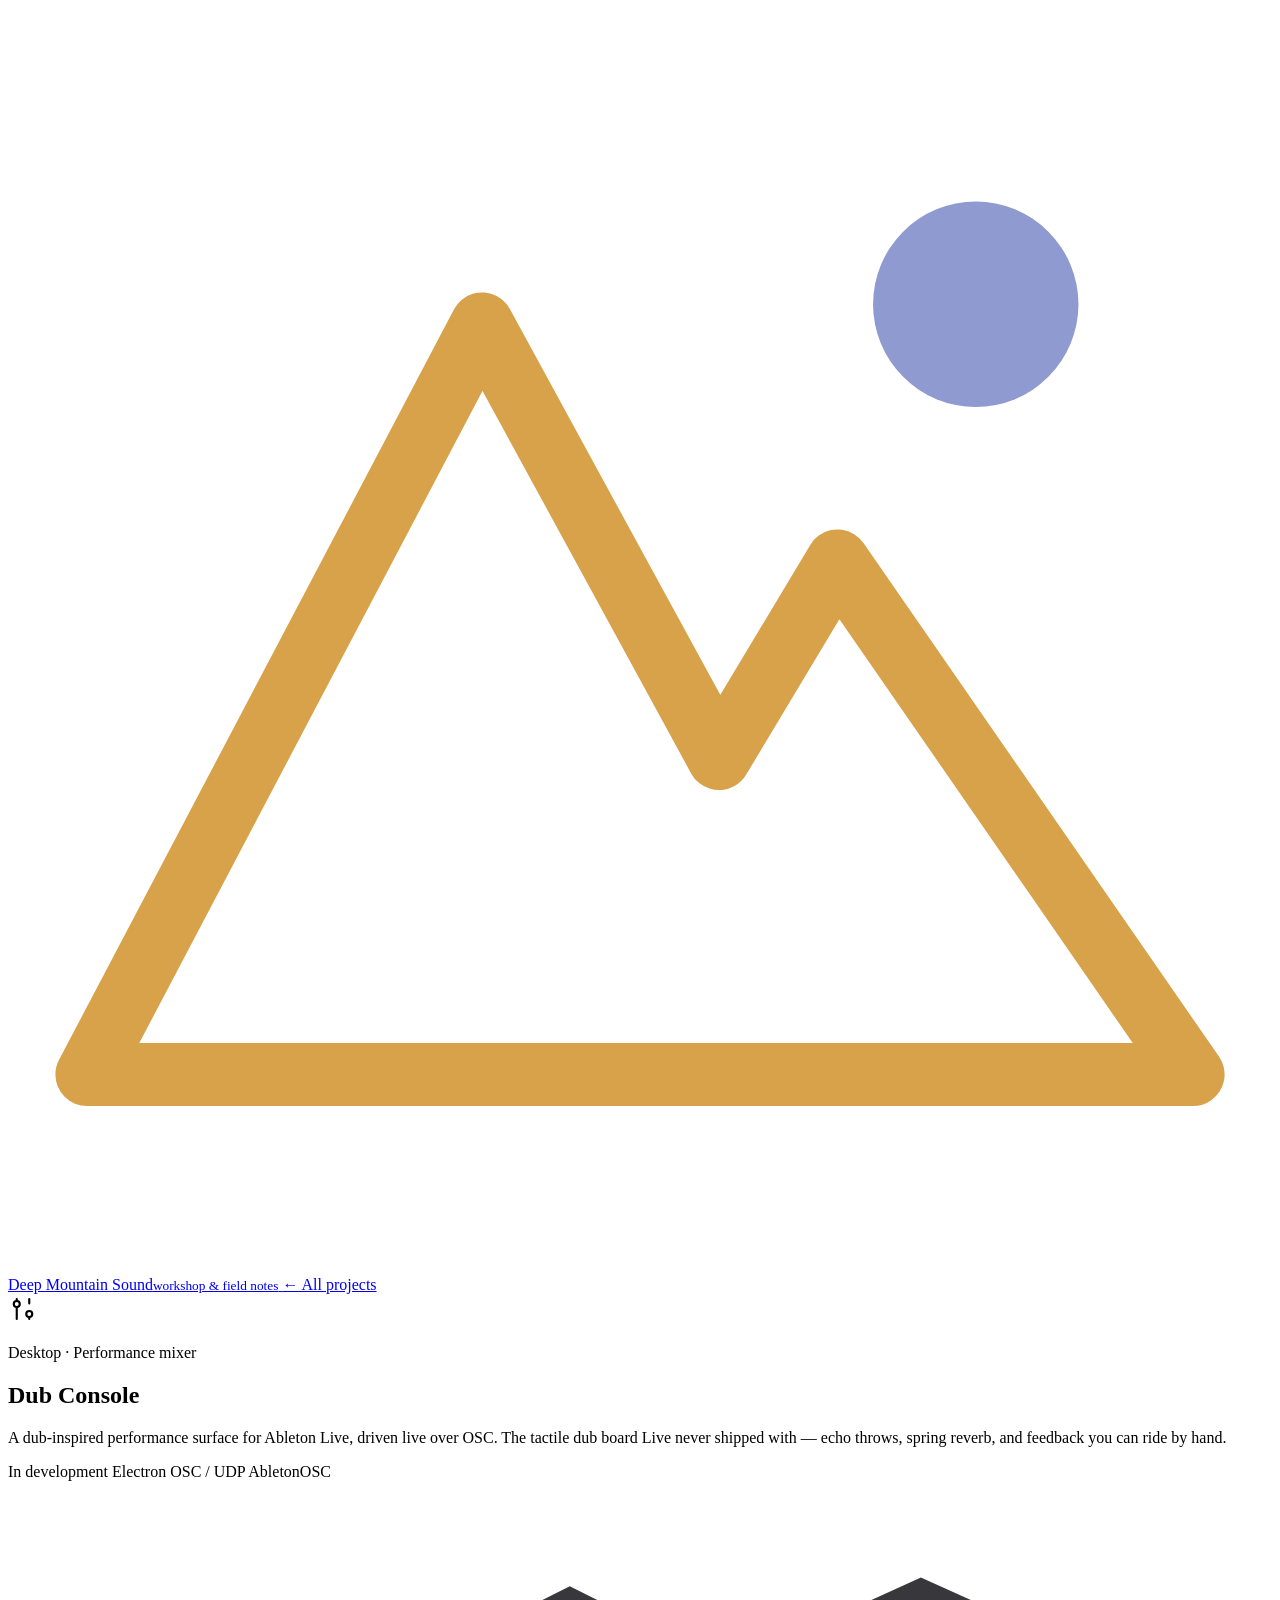
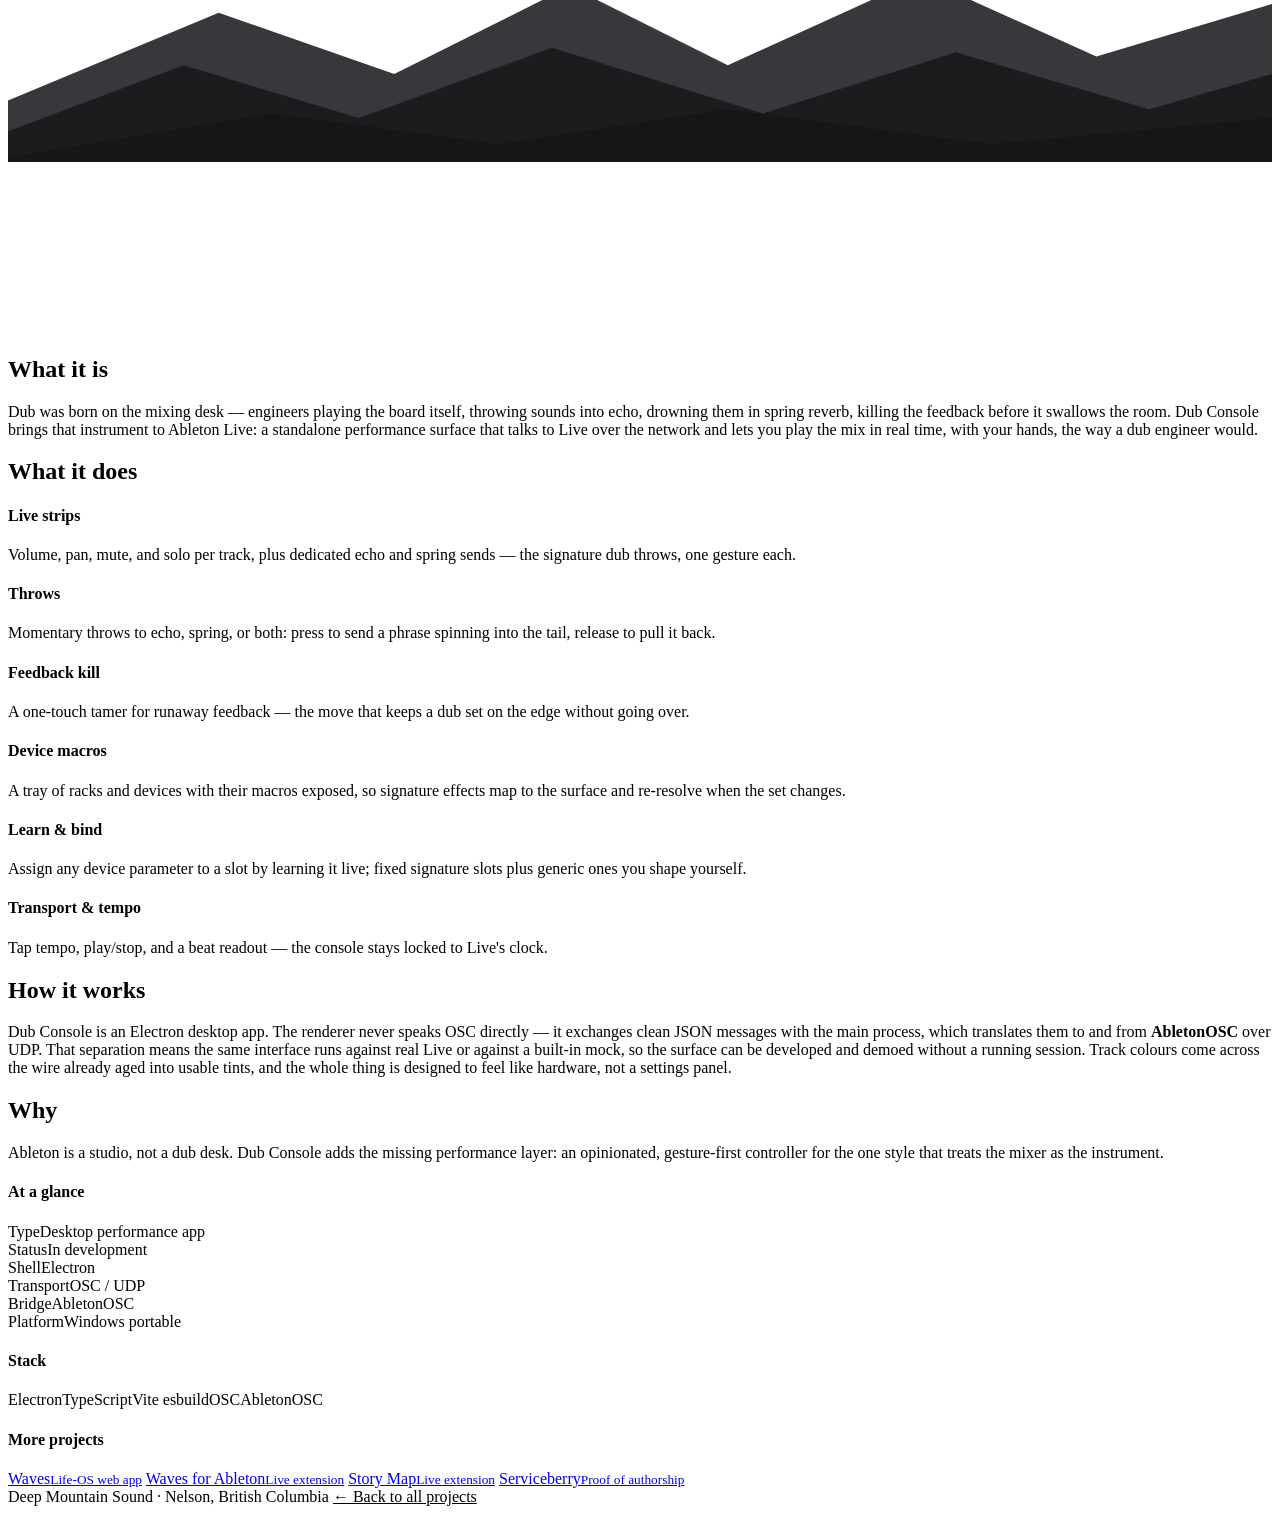
==== dub-console.html @ df6846f1 "Add files via upload" ====
<!doctype html>
<html lang="en">
<head>
<meta charset="utf-8" />
<meta name="viewport" content="width=device-width, initial-scale=1" />
<title>Dub Console — Deep Mountain Sound</title>
<meta name="description" content="A dub-inspired performance mixer for Ableton Live, driven live over OSC." />
<link rel="stylesheet" href="styles.css" />
<link rel="icon" href="data:image/svg+xml,%3Csvg xmlns='http://www.w3.org/2000/svg' viewBox='0 0 32 32'%3E%3Cpath d='M2 26L11 9l6 10 3-5 10 12z' fill='%23cf7a4d'/%3E%3C/svg%3E" />
</head>
<body>

<header class="topbar">
  <div class="wrap">
    <a class="brand" href="index.html">
      <svg class="mk" viewBox="0 0 32 32" aria-hidden="true">
        <path d="M2 27L12 8l6 11 3-5 9 13z" fill="none" stroke="#d8a24a" stroke-width="1.6" stroke-linejoin="round"/>
        <circle cx="24.5" cy="7.5" r="2.6" fill="#8f9bd0"/>
      </svg>
      <span>Deep Mountain Sound<small>workshop &amp; field notes</small></span>
    </a>
    <a class="back-link" href="index.html">← All projects</a>
  </div>
</header>

<section class="hero project-hero" style="--accent: var(--rust); padding-bottom:170px;">
  <div class="wrap">
    <div class="glyph-lg" aria-hidden="true">
      <svg width="30" height="30" viewBox="0 0 24 24" fill="none" stroke="currentColor" stroke-width="1.7" stroke-linecap="round">
        <circle cx="7" cy="8" r="2.4"/><circle cx="17" cy="16" r="2.4"/><path d="M7 10.4V20M7 4v1.6M17 4v3.6M17 18.4V20"/>
      </svg>
    </div>
    <p class="eyebrow">Desktop · Performance mixer</p>
    <h1>Dub Console</h1>
    <p class="lede">A dub-inspired performance surface for Ableton Live, driven live over OSC. The tactile dub board Live never shipped with — echo throws, spring reverb, and feedback you can ride by hand.</p>
    <div class="meta-row">
      <span class="pill"><span class="status-dot dot-build"></span>In development</span>
      <span class="pill">Electron</span>
      <span class="pill">OSC / UDP</span>
      <span class="pill">AbletonOSC</span>
    </div>
  </div>
  <svg class="ridge" viewBox="0 0 1440 320" preserveAspectRatio="none" aria-hidden="true">
    <path d="M0 250 L240 150 L440 220 L640 120 L820 210 L1040 110 L1240 200 L1440 140 L1440 320 L0 320 Z" fill="#232327" opacity="0.9"/>
    <path d="M0 285 L200 210 L400 270 L620 190 L860 265 L1080 195 L1300 260 L1440 220 L1440 320 L0 320 Z" fill="#1c1c1f"/>
    <path d="M0 315 L300 265 L560 300 L820 260 L1120 300 L1440 270 L1440 320 L0 320 Z" fill="#161618"/>
  </svg>
</section>

<div class="content" style="--accent: var(--rust);">
  <div class="wrap">
    <article class="prose">
      <h2>What it is</h2>
      <p>Dub was born on the mixing desk — engineers playing the board itself, throwing sounds into echo, drowning them in spring reverb, killing the feedback before it swallows the room. Dub Console brings that instrument to Ableton Live: a standalone performance surface that talks to Live over the network and lets you play the mix in real time, with your hands, the way a dub engineer would.</p>

      <h2>What it does</h2>
      <div class="feature-grid">
        <div class="feature"><h4>Live strips</h4><p>Volume, pan, mute, and solo per track, plus dedicated echo and spring sends — the signature dub throws, one gesture each.</p></div>
        <div class="feature"><h4>Throws</h4><p>Momentary throws to echo, spring, or both: press to send a phrase spinning into the tail, release to pull it back.</p></div>
        <div class="feature"><h4>Feedback kill</h4><p>A one-touch tamer for runaway feedback — the move that keeps a dub set on the edge without going over.</p></div>
        <div class="feature"><h4>Device macros</h4><p>A tray of racks and devices with their macros exposed, so signature effects map to the surface and re-resolve when the set changes.</p></div>
        <div class="feature"><h4>Learn &amp; bind</h4><p>Assign any device parameter to a slot by learning it live; fixed signature slots plus generic ones you shape yourself.</p></div>
        <div class="feature"><h4>Transport &amp; tempo</h4><p>Tap tempo, play/stop, and a beat readout — the console stays locked to Live's clock.</p></div>
      </div>

      <h2>How it works</h2>
      <p>Dub Console is an Electron desktop app. The renderer never speaks OSC directly — it exchanges clean JSON messages with the main process, which translates them to and from <strong>AbletonOSC</strong> over UDP. That separation means the same interface runs against real Live or against a built-in mock, so the surface can be developed and demoed without a running session. Track colours come across the wire already aged into usable tints, and the whole thing is designed to feel like hardware, not a settings panel.</p>

      <h2>Why</h2>
      <p>Ableton is a studio, not a dub desk. Dub Console adds the missing performance layer: an opinionated, gesture-first controller for the one style that treats the mixer as the instrument.</p>
    </article>

    <aside class="side">
      <div class="side-card">
        <h4>At a glance</h4>
        <div class="kv"><span class="k">Type</span><span class="v">Desktop performance app</span></div>
        <div class="kv"><span class="k">Status</span><span class="v"><span class="status-dot dot-build"></span>In development</span></div>
        <div class="kv"><span class="k">Shell</span><span class="v">Electron</span></div>
        <div class="kv"><span class="k">Transport</span><span class="v">OSC / UDP</span></div>
        <div class="kv"><span class="k">Bridge</span><span class="v">AbletonOSC</span></div>
        <div class="kv"><span class="k">Platform</span><span class="v">Windows portable</span></div>
      </div>
      <div class="side-card">
        <h4>Stack</h4>
        <div class="stacklist">
          <span class="tag">Electron</span><span class="tag">TypeScript</span><span class="tag">Vite</span>
          <span class="tag">esbuild</span><span class="tag">OSC</span><span class="tag">AbletonOSC</span>
        </div>
      </div>
    </aside>
  </div>

  <div class="wrap">
    <div class="more">
      <h4>More projects</h4>
      <div class="more-grid">
        <a class="more-item a-moon" href="waves.html"><span class="d"></span><span>Waves<small>Life-OS web app</small></span></a>
        <a class="more-item a-amber" href="waves-ableton.html"><span class="d"></span><span>Waves for Ableton<small>Live extension</small></span></a>
        <a class="more-item a-moss" href="storymap.html"><span class="d"></span><span>Story Map<small>Live extension</small></span></a>
        <a class="more-item a-berry" href="serviceberry.html"><span class="d"></span><span>Serviceberry<small>Proof of authorship</small></span></a>
      </div>
    </div>
  </div>
</div>

<footer class="site">
  <div class="wrap">
    <span>Deep Mountain Sound · Nelson, British Columbia</span>
    <span><a href="index.html" style="color:var(--muted);">← Back to all projects</a></span>
  </div>
</footer>

</body>
</html>
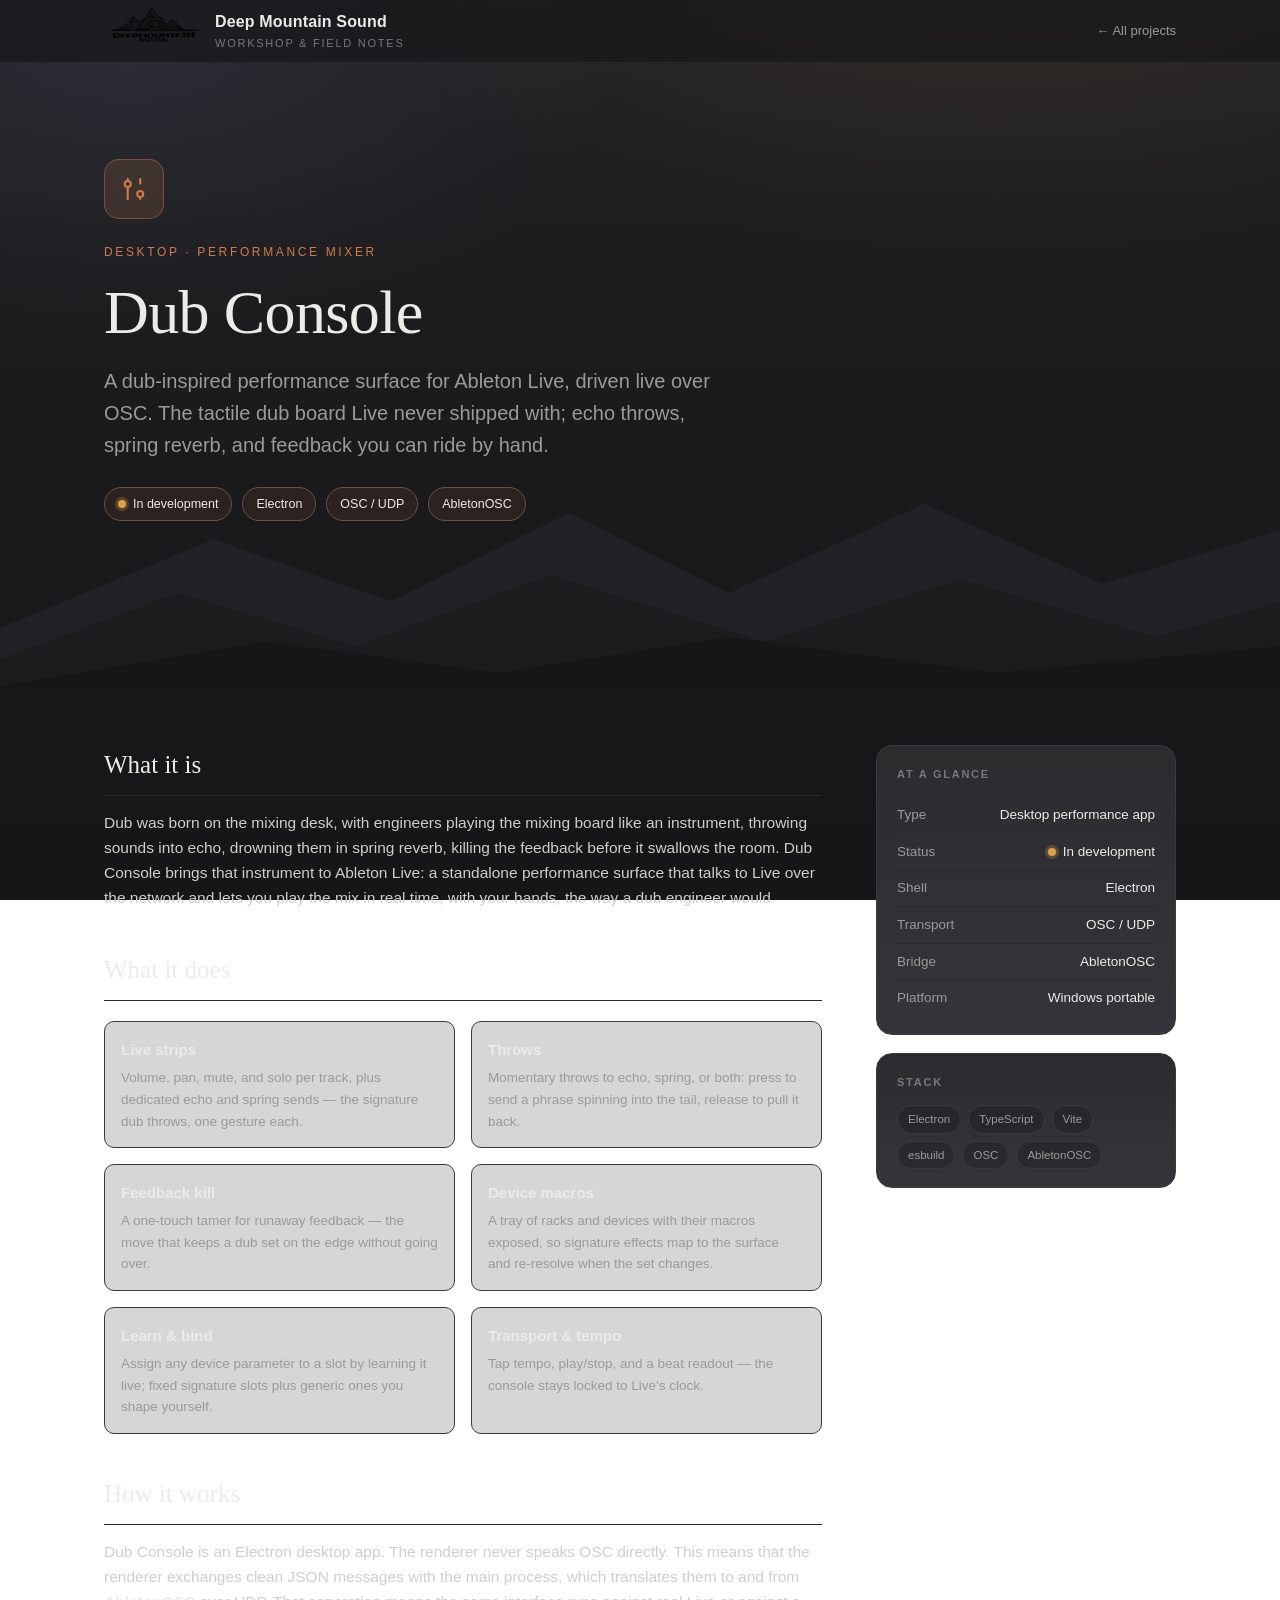
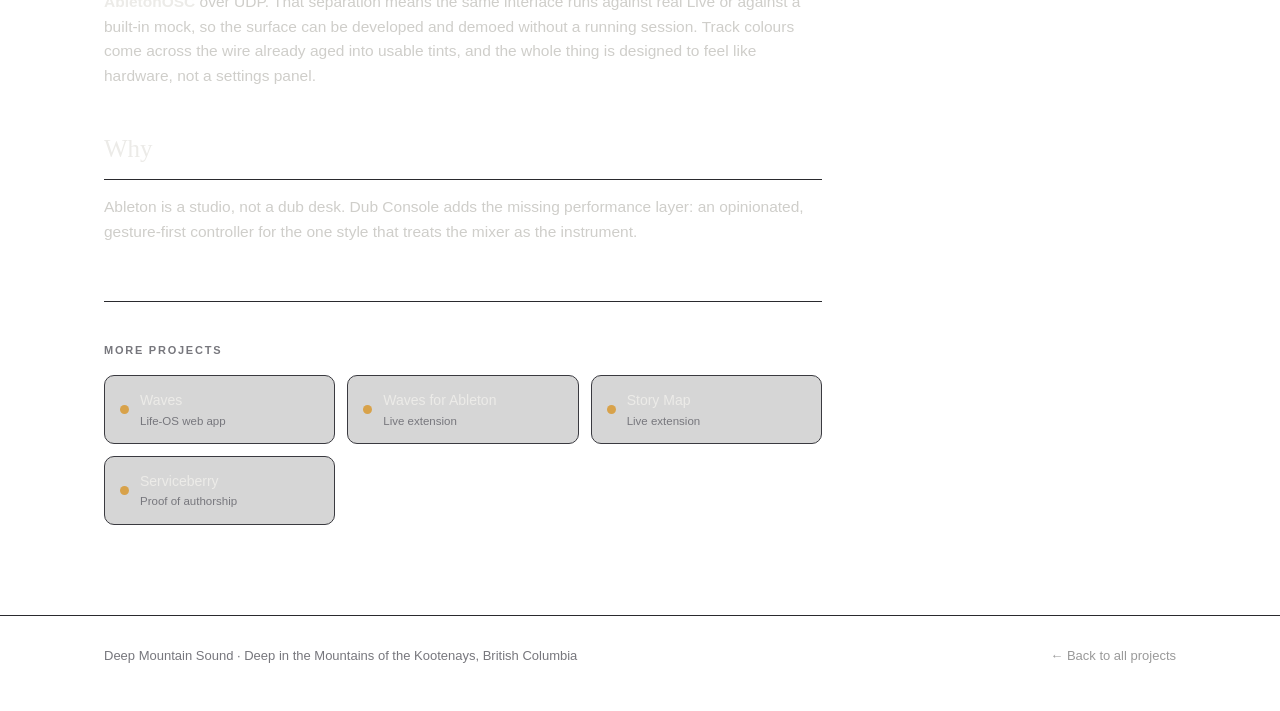
==== commit 8968d7cf: "few content changes" ====
--- a/dub-console.html
+++ b/dub-console.html
@@ -6,17 +6,13 @@
 <title>Dub Console — Deep Mountain Sound</title>
 <meta name="description" content="A dub-inspired performance mixer for Ableton Live, driven live over OSC." />
 <link rel="stylesheet" href="styles.css" />
-<link rel="icon" href="data:image/svg+xml,%3Csvg xmlns='http://www.w3.org/2000/svg' viewBox='0 0 32 32'%3E%3Cpath d='M2 26L11 9l6 10 3-5 10 12z' fill='%23cf7a4d'/%3E%3C/svg%3E" />
 </head>
 <body>
 
 <header class="topbar">
   <div class="wrap">
     <a class="brand" href="index.html">
-      <svg class="mk" viewBox="0 0 32 32" aria-hidden="true">
-        <path d="M2 27L12 8l6 11 3-5 9 13z" fill="none" stroke="#d8a24a" stroke-width="1.6" stroke-linejoin="round"/>
-        <circle cx="24.5" cy="7.5" r="2.6" fill="#8f9bd0"/>
-      </svg>
+      <img src="./DeepLogo.png" style="width: 100px;" />
       <span>Deep Mountain Sound<small>workshop &amp; field notes</small></span>
     </a>
     <a class="back-link" href="index.html">← All projects</a>
@@ -32,7 +28,7 @@
     </div>
     <p class="eyebrow">Desktop · Performance mixer</p>
     <h1>Dub Console</h1>
-    <p class="lede">A dub-inspired performance surface for Ableton Live, driven live over OSC. The tactile dub board Live never shipped with — echo throws, spring reverb, and feedback you can ride by hand.</p>
+    <p class="lede">A dub-inspired performance surface for Ableton Live, driven live over OSC. The tactile dub board Live never shipped with; echo throws, spring reverb, and feedback you can ride by hand.</p>
     <div class="meta-row">
       <span class="pill"><span class="status-dot dot-build"></span>In development</span>
       <span class="pill">Electron</span>
@@ -51,7 +47,7 @@
   <div class="wrap">
     <article class="prose">
       <h2>What it is</h2>
-      <p>Dub was born on the mixing desk — engineers playing the board itself, throwing sounds into echo, drowning them in spring reverb, killing the feedback before it swallows the room. Dub Console brings that instrument to Ableton Live: a standalone performance surface that talks to Live over the network and lets you play the mix in real time, with your hands, the way a dub engineer would.</p>
+      <p>Dub was born on the mixing desk, with engineers playing the mixing board like an instrument, throwing sounds into echo, drowning them in spring reverb, killing the feedback before it swallows the room. Dub Console brings that instrument to Ableton Live: a standalone performance surface that talks to Live over the network and lets you play the mix in real time, with your hands, the way a dub engineer would.</p>
 
       <h2>What it does</h2>
       <div class="feature-grid">
@@ -64,7 +60,7 @@
       </div>
 
       <h2>How it works</h2>
-      <p>Dub Console is an Electron desktop app. The renderer never speaks OSC directly — it exchanges clean JSON messages with the main process, which translates them to and from <strong>AbletonOSC</strong> over UDP. That separation means the same interface runs against real Live or against a built-in mock, so the surface can be developed and demoed without a running session. Track colours come across the wire already aged into usable tints, and the whole thing is designed to feel like hardware, not a settings panel.</p>
+      <p>Dub Console is an Electron desktop app. The renderer never speaks OSC directly. This means that the renderer exchanges clean JSON messages with the main process, which translates them to and from <strong>AbletonOSC</strong> over UDP. That separation means the same interface runs against real Live or against a built-in mock, so the surface can be developed and demoed without a running session. Track colours come across the wire already aged into usable tints, and the whole thing is designed to feel like hardware, not a settings panel.</p>
 
       <h2>Why</h2>
       <p>Ableton is a studio, not a dub desk. Dub Console adds the missing performance layer: an opinionated, gesture-first controller for the one style that treats the mixer as the instrument.</p>
@@ -105,7 +101,7 @@
 
 <footer class="site">
   <div class="wrap">
-    <span>Deep Mountain Sound · Nelson, British Columbia</span>
+    <span>Deep Mountain Sound · Deep in the Mountains of the Kootenays, British Columbia</span>
     <span><a href="index.html" style="color:var(--muted);">← Back to all projects</a></span>
   </div>
 </footer>
--- a/styles.css
+++ b/styles.css
@@ -0,0 +1,280 @@
+/* ======================================================================
+   Deep Mountain Sound — shared stylesheet
+   Palette lifted from the Waves Ableton capture UI:
+   charcoal base · amber #d8a24a · moon #8f9bd0 · moss #7fae74
+   ====================================================================== */
+
+:root {
+  --bg:        #1b1b1d;
+  --bg-2:      #212124;
+  --panel:     #2c2c2f;
+  --panel-2:   #34343a;
+  --line:      #3a3a40;
+  --line-soft: #2a2a2e;
+  --text:      #ecebe8;
+  --muted:     #9a9a9a;
+  --muted-2:   #77777d;
+
+  --amber: #d8a24a;
+  --moon:  #8f9bd0;
+  --moss:  #7fae74;
+  --rust:  #cf7a4d;
+  --berry: #a487c9;
+
+  --maxw: 1120px;
+  --radius: 16px;
+  --radius-sm: 10px;
+  --shadow: 0 18px 50px -24px rgba(0,0,0,.75);
+  --serif: "Iowan Old Style", "Palatino Linotype", Palatino, Georgia, serif;
+  --sans: -apple-system, BlinkMacSystemFont, "Segoe UI", Inter, Roboto, sans-serif;
+}
+
+* { box-sizing: border-box; }
+
+html { scroll-behavior: smooth; }
+
+body {
+  margin: 0;
+  font-family: var(--sans);
+  color: var(--text);
+  background:
+    radial-gradient(1200px 600px at 78% -8%, rgba(216,162,74,.10), transparent 55%),
+    radial-gradient(1000px 620px at 10% 4%, rgba(143,155,208,.10), transparent 50%),
+    linear-gradient(180deg, var(--bg-2) 0%, var(--bg) 42%, #161618 100%);
+  background-attachment: fixed;
+  line-height: 1.6;
+  -webkit-font-smoothing: antialiased;
+  min-height: 100vh;
+}
+
+a { color: inherit; text-decoration: none; }
+
+.wrap { max-width: var(--maxw); margin: 0 auto; padding: 0 24px; }
+
+/* ---------------------------------------------------------------- ridges */
+.ridge {
+  position: absolute;
+  left: 0; right: 0; bottom: 0;
+  width: 100%;
+  display: block;
+  pointer-events: none;
+  z-index: 0;
+}
+
+/* ---------------------------------------------------------------- top bar */
+.topbar {
+  position: sticky; top: 0; z-index: 20;
+  backdrop-filter: blur(10px);
+  background: rgba(22,22,24,.62);
+  border-bottom: 1px solid var(--line-soft);
+}
+.topbar .wrap {
+  display: flex; align-items: center; justify-content: space-between;
+  height: 62px;
+}
+.brand { display: flex; align-items: center; gap: 11px; font-weight: 600; letter-spacing: .01em; }
+.brand .mk { width: 26px; height: 26px; flex: 0 0 auto; }
+.brand small { display:block; font-weight: 400; color: var(--muted-2); font-size: 11px; letter-spacing: .16em; text-transform: uppercase; }
+.topnav { display: flex; gap: 22px; font-size: 14px; color: var(--muted); }
+.topnav a:hover { color: var(--text); }
+.back-link { font-size: 13px; color: var(--muted); display: inline-flex; align-items: center; gap: 7px; }
+.back-link:hover { color: var(--amber); }
+
+/* ---------------------------------------------------------------- hero */
+.hero {
+  position: relative;
+  overflow: hidden;
+  padding: 96px 0 200px;
+}
+.hero .wrap { position: relative; z-index: 2; }
+.eyebrow {
+  font-size: 12px; letter-spacing: .22em; text-transform: uppercase;
+  color: var(--amber); margin: 0 0 18px;
+}
+.hero h1 {
+  font-family: var(--serif);
+  font-weight: 500;
+  font-size: clamp(34px, 6vw, 62px);
+  line-height: 1.04;
+  margin: 0 0 20px;
+  letter-spacing: -.01em;
+}
+.hero p.lede {
+  font-size: clamp(16px, 2.1vw, 20px);
+  color: var(--muted);
+  max-width: 640px;
+  margin: 0;
+}
+
+/* ---------------------------------------------------------------- cards */
+.section-head { margin: 68px 0 6px; }
+.section-head h2 {
+  font-family: var(--serif); font-weight: 500;
+  font-size: 26px; margin: 0 0 6px;
+}
+.section-head p { color: var(--muted); margin: 0; }
+
+.cards {
+  display: grid;
+  grid-template-columns: repeat(auto-fill, minmax(320px, 1fr));
+  gap: 22px;
+  margin: 34px 0 10px;
+}
+.card {
+  position: relative;
+  display: flex; flex-direction: column;
+  background: linear-gradient(180deg, var(--panel) 0%, var(--panel-2) 100%);
+  border: 1px solid var(--line);
+  border-radius: var(--radius);
+  padding: 26px 24px 22px;
+  box-shadow: var(--shadow);
+  transition: transform .22s ease, border-color .22s ease, box-shadow .22s ease;
+  overflow: hidden;
+  --accent: var(--amber);
+}
+.card::before {
+  content: "";
+  position: absolute; top: 0; left: 0; right: 0; height: 3px;
+  background: linear-gradient(90deg, var(--accent), transparent 85%);
+  opacity: .9;
+}
+.card:hover {
+  transform: translateY(-5px);
+  border-color: color-mix(in srgb, var(--accent) 55%, var(--line));
+  box-shadow: 0 26px 60px -26px rgba(0,0,0,.85);
+}
+.card .glyph {
+  width: 46px; height: 46px; border-radius: 12px;
+  display: grid; place-items: center;
+  background: color-mix(in srgb, var(--accent) 16%, transparent);
+  border: 1px solid color-mix(in srgb, var(--accent) 40%, transparent);
+  color: var(--accent);
+  margin-bottom: 18px;
+}
+.card h3 { font-size: 20px; margin: 0 0 4px; font-weight: 600; }
+.card .kicker { font-size: 12px; letter-spacing: .14em; text-transform: uppercase; color: var(--accent); margin: 0 0 12px; }
+.card p { color: var(--muted); margin: 0 0 18px; font-size: 15px; }
+.card .tags { display: flex; flex-wrap: wrap; gap: 7px; margin-top: auto; }
+.tag {
+  font-size: 11.5px; color: var(--muted);
+  border: 1px solid var(--line);
+  background: rgba(0,0,0,.18);
+  padding: 4px 10px; border-radius: 999px;
+}
+.card .go {
+  margin-top: 18px; font-size: 14px; font-weight: 600;
+  color: var(--accent); display: inline-flex; align-items: center; gap: 8px;
+}
+.card:hover .go .arr { transform: translateX(4px); }
+.go .arr { transition: transform .2s ease; }
+
+/* accent variants */
+.a-moon  { --accent: var(--moon); }
+.a-amber { --accent: var(--amber); }
+.a-moss  { --accent: var(--moss); }
+.a-rust  { --accent: var(--rust); }
+.a-berry { --accent: var(--berry); }
+
+/* ---------------------------------------------------------------- project page */
+.project-hero { --accent: var(--amber); }
+.project-hero .eyebrow { color: var(--accent); }
+.project-hero .glyph-lg {
+  width: 60px; height: 60px; border-radius: 15px; margin-bottom: 24px;
+  display: grid; place-items: center;
+  background: color-mix(in srgb, var(--accent) 16%, transparent);
+  border: 1px solid color-mix(in srgb, var(--accent) 42%, transparent);
+  color: var(--accent);
+}
+.meta-row { display: flex; flex-wrap: wrap; gap: 10px; margin-top: 26px; }
+.pill {
+  font-size: 12.5px; color: var(--text);
+  border: 1px solid color-mix(in srgb, var(--accent) 35%, var(--line));
+  background: color-mix(in srgb, var(--accent) 10%, transparent);
+  padding: 6px 13px; border-radius: 999px;
+}
+
+.content { padding: 54px 0 90px; position: relative; z-index: 2; }
+.content .wrap { display: grid; grid-template-columns: 1fr 300px; gap: 54px; }
+@media (max-width: 860px) { .content .wrap { grid-template-columns: 1fr; } }
+
+.prose h2 {
+  font-family: var(--serif); font-weight: 500;
+  font-size: 25px; margin: 40px 0 14px;
+  padding-bottom: 10px; border-bottom: 1px solid var(--line-soft);
+}
+.prose h2:first-child { margin-top: 0; }
+.prose h3 { font-size: 17px; margin: 26px 0 8px; color: var(--text); }
+.prose p, .prose li { color: #cfceca; font-size: 15.5px; }
+.prose ul { padding-left: 20px; }
+.prose li { margin: 7px 0; }
+.prose li::marker { color: var(--accent); }
+.prose strong { color: var(--text); }
+.prose blockquote {
+  margin: 22px 0; padding: 4px 20px;
+  border-left: 3px solid var(--accent);
+  color: var(--muted); font-style: italic;
+}
+.prose code {
+  font-family: "SF Mono", ui-monospace, Menlo, Consolas, monospace;
+  font-size: 13px; background: rgba(0,0,0,.35);
+  border: 1px solid var(--line-soft);
+  padding: 2px 6px; border-radius: 6px; color: var(--moon);
+}
+
+/* feature grid */
+.feature-grid { display: grid; grid-template-columns: 1fr 1fr; gap: 16px; margin: 20px 0; }
+@media (max-width: 560px) { .feature-grid { grid-template-columns: 1fr; } }
+.feature {
+  border: 1px solid var(--line); border-radius: var(--radius-sm);
+  background: rgba(0,0,0,.16); padding: 16px 16px 15px;
+}
+.feature h4 { margin: 0 0 5px; font-size: 15px; color: var(--text); }
+.feature p { margin: 0; font-size: 13.5px; color: var(--muted); }
+
+/* sidebar */
+.side { position: sticky; top: 86px; align-self: start; }
+.side-card {
+  border: 1px solid var(--line); border-radius: var(--radius);
+  background: linear-gradient(180deg, var(--panel) 0%, var(--panel-2) 100%);
+  padding: 20px 20px 18px; margin-bottom: 18px;
+}
+.side-card h4 {
+  font-size: 11px; letter-spacing: .16em; text-transform: uppercase;
+  color: var(--muted-2); margin: 0 0 14px;
+}
+.kv { display: flex; justify-content: space-between; gap: 14px; font-size: 13.5px; padding: 7px 0; border-bottom: 1px solid var(--line-soft); }
+.kv:last-child { border-bottom: 0; }
+.kv .k { color: var(--muted); }
+.kv .v { color: var(--text); text-align: right; }
+.stacklist { display: flex; flex-wrap: wrap; gap: 7px; }
+
+.status-dot { display: inline-block; width: 8px; height: 8px; border-radius: 50%; margin-right: 7px; vertical-align: middle; }
+.dot-live { background: var(--moss); box-shadow: 0 0 0 3px color-mix(in srgb, var(--moss) 25%, transparent); }
+.dot-build { background: var(--amber); box-shadow: 0 0 0 3px color-mix(in srgb, var(--amber) 25%, transparent); }
+.dot-early { background: var(--moon); box-shadow: 0 0 0 3px color-mix(in srgb, var(--moon) 25%, transparent); }
+
+/* other-projects footer nav */
+.more { border-top: 1px solid var(--line-soft); padding: 40px 0 0; margin-top: 40px; }
+.more h4 { font-size: 11px; letter-spacing: .16em; text-transform: uppercase; color: var(--muted-2); margin: 0 0 16px; }
+.more-grid { display: grid; grid-template-columns: repeat(auto-fill, minmax(200px,1fr)); gap: 12px; }
+.more-item {
+  border: 1px solid var(--line); border-radius: var(--radius-sm);
+  padding: 13px 15px; background: rgba(0,0,0,.16);
+  display: flex; align-items: center; gap: 11px;
+  transition: border-color .2s ease, transform .2s ease;
+  --accent: var(--amber);
+}
+.more-item:hover { transform: translateY(-3px); border-color: color-mix(in srgb, var(--accent) 55%, var(--line)); }
+.more-item .d { width: 9px; height: 9px; border-radius: 50%; background: var(--accent); flex: 0 0 auto; }
+.more-item span { font-size: 14px; }
+.more-item small { display:block; color: var(--muted-2); font-size: 11.5px; }
+
+/* footer */
+footer.site {
+  border-top: 1px solid var(--line-soft);
+  padding: 30px 0 44px; color: var(--muted-2); font-size: 13px;
+}
+footer.site .wrap { display: flex; justify-content: space-between; flex-wrap: wrap; gap: 12px; }
+
+/* misc */
+.divider-note { text-align: center; color: var(--muted-2); font-size: 13px; font-style: italic; margin: 40px 0 0; }
